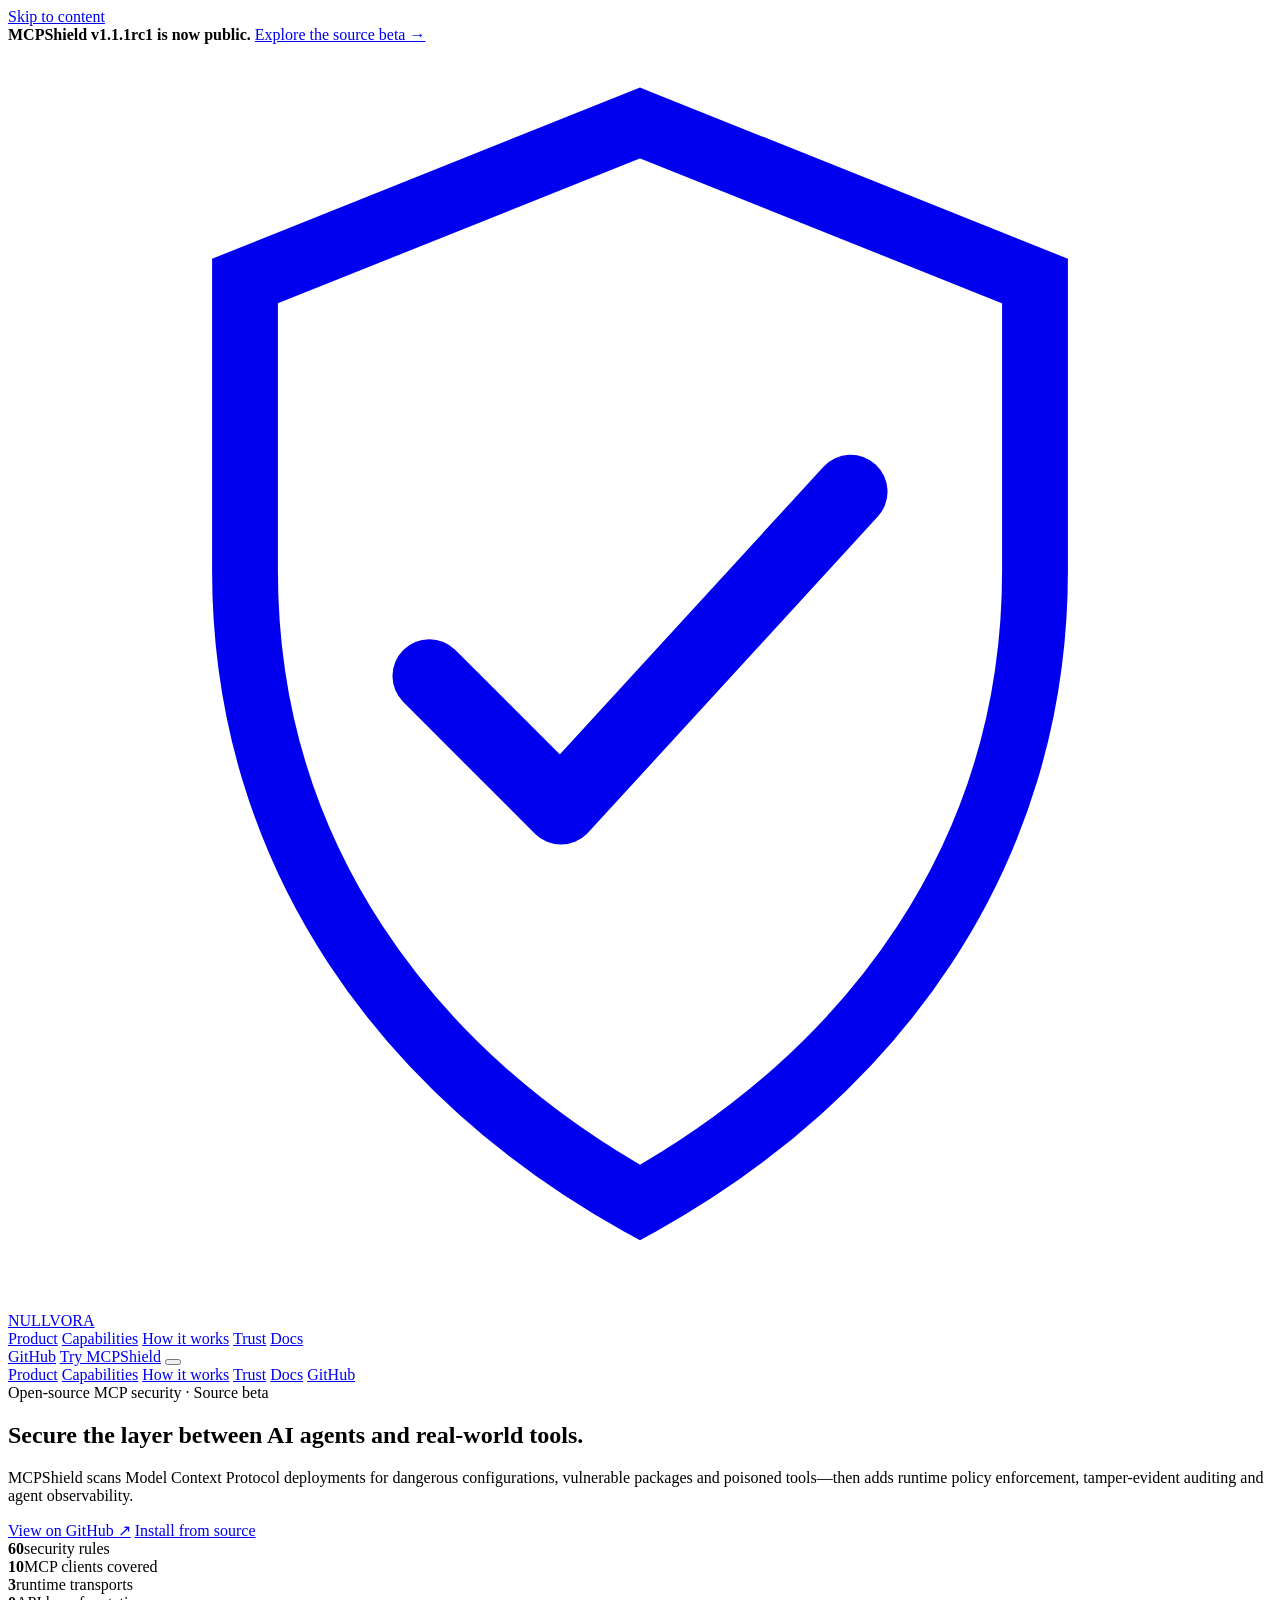
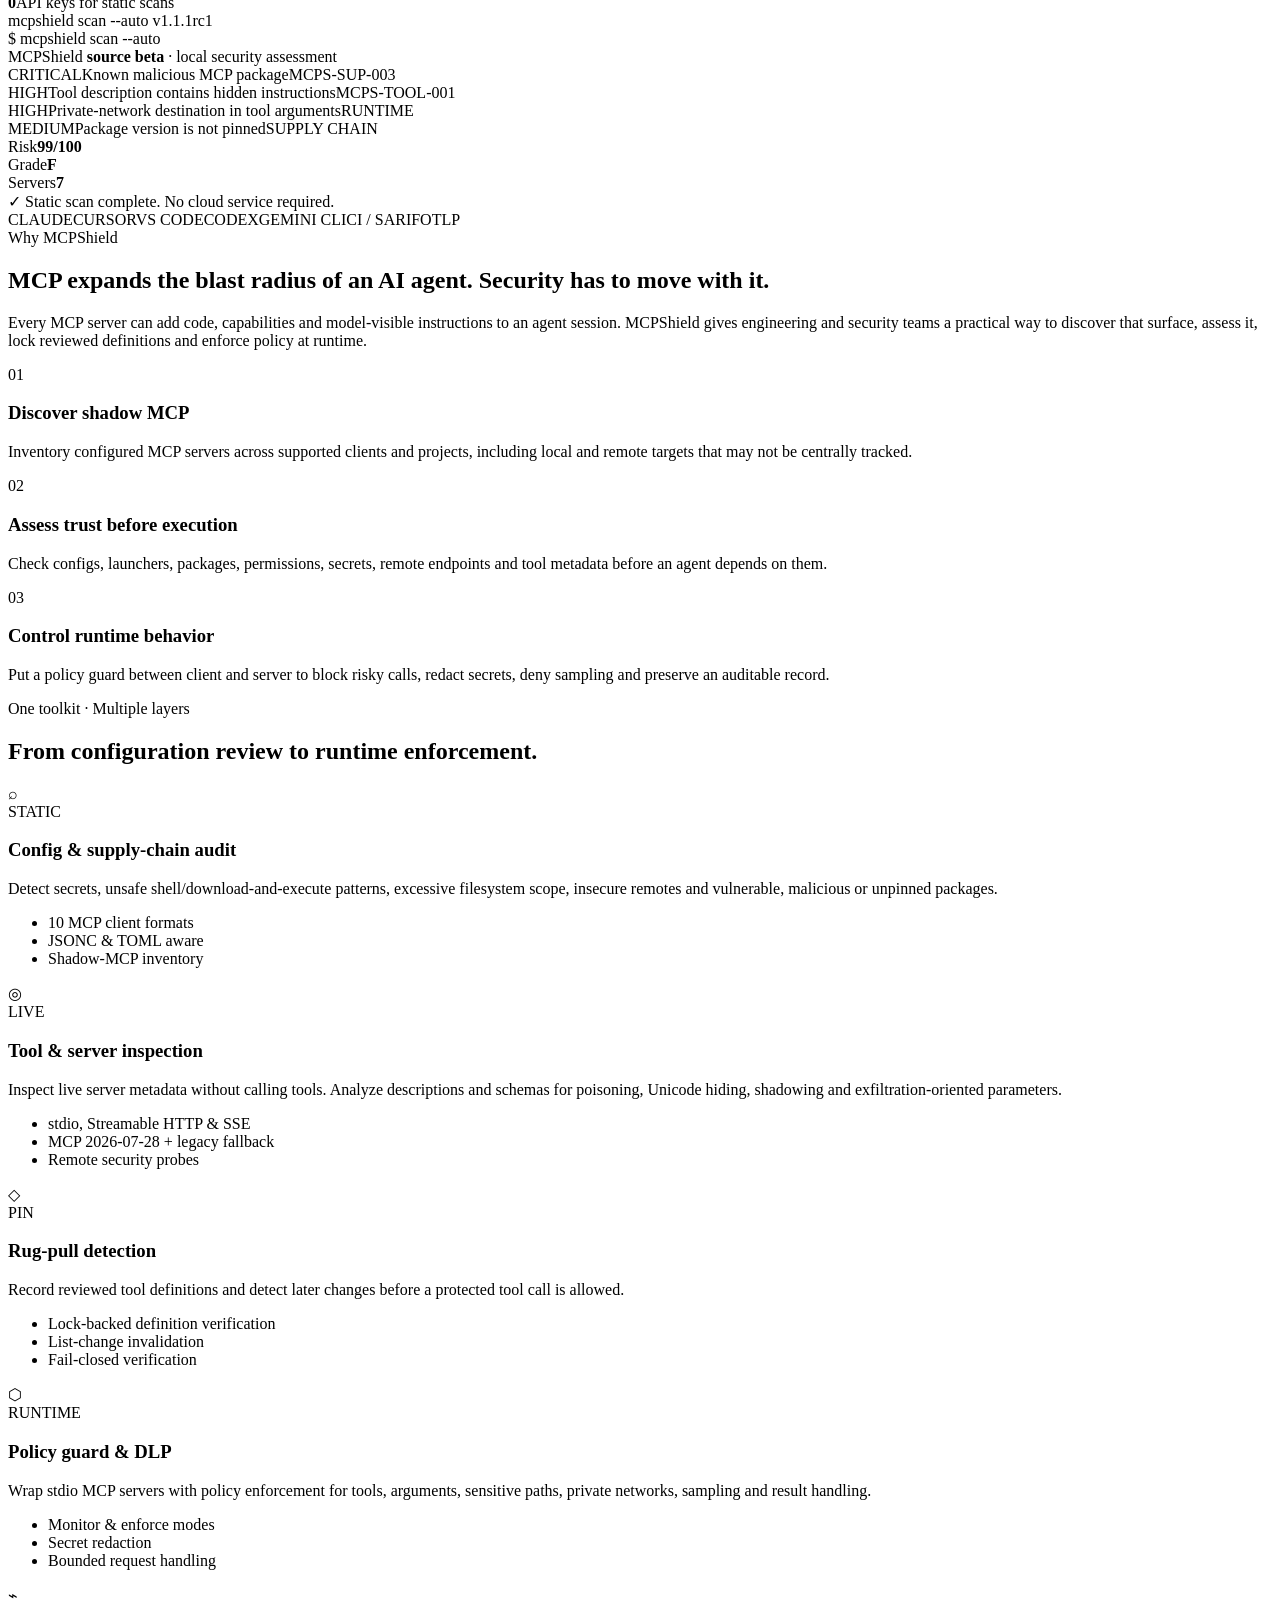
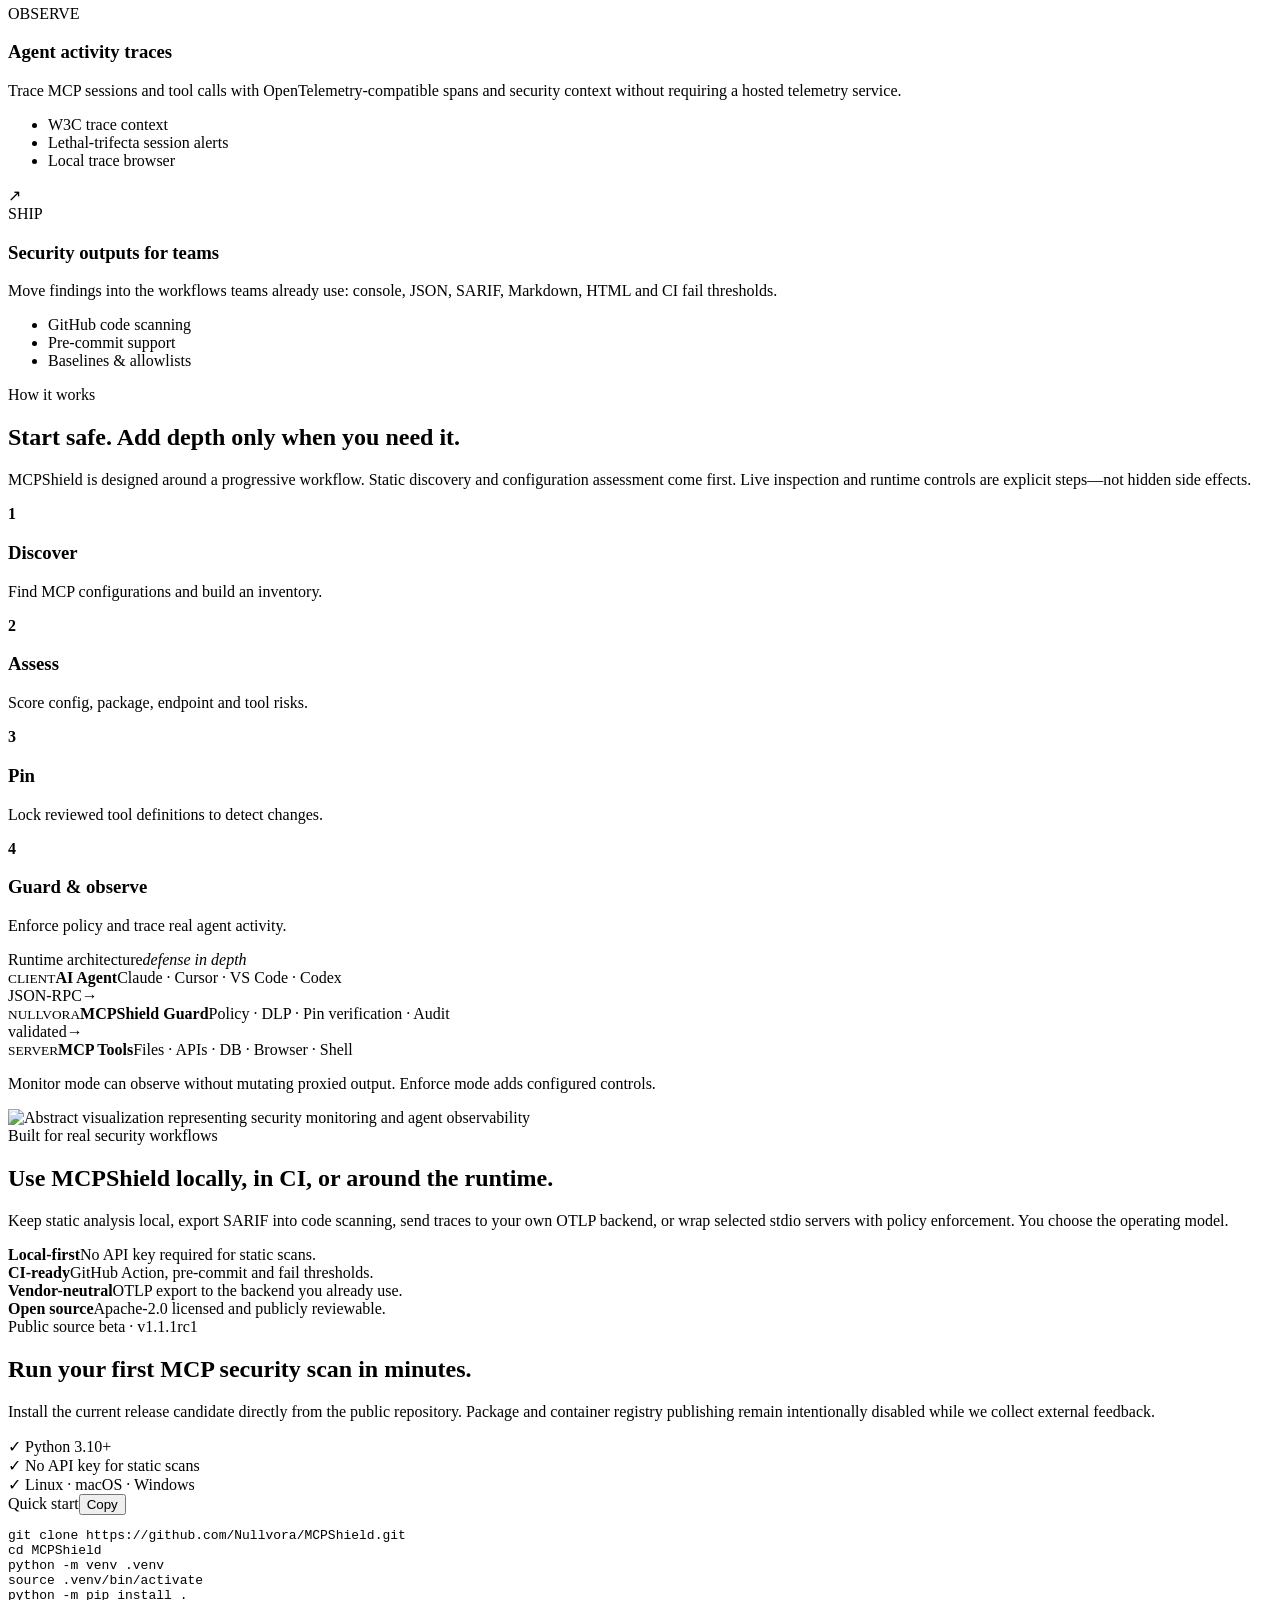
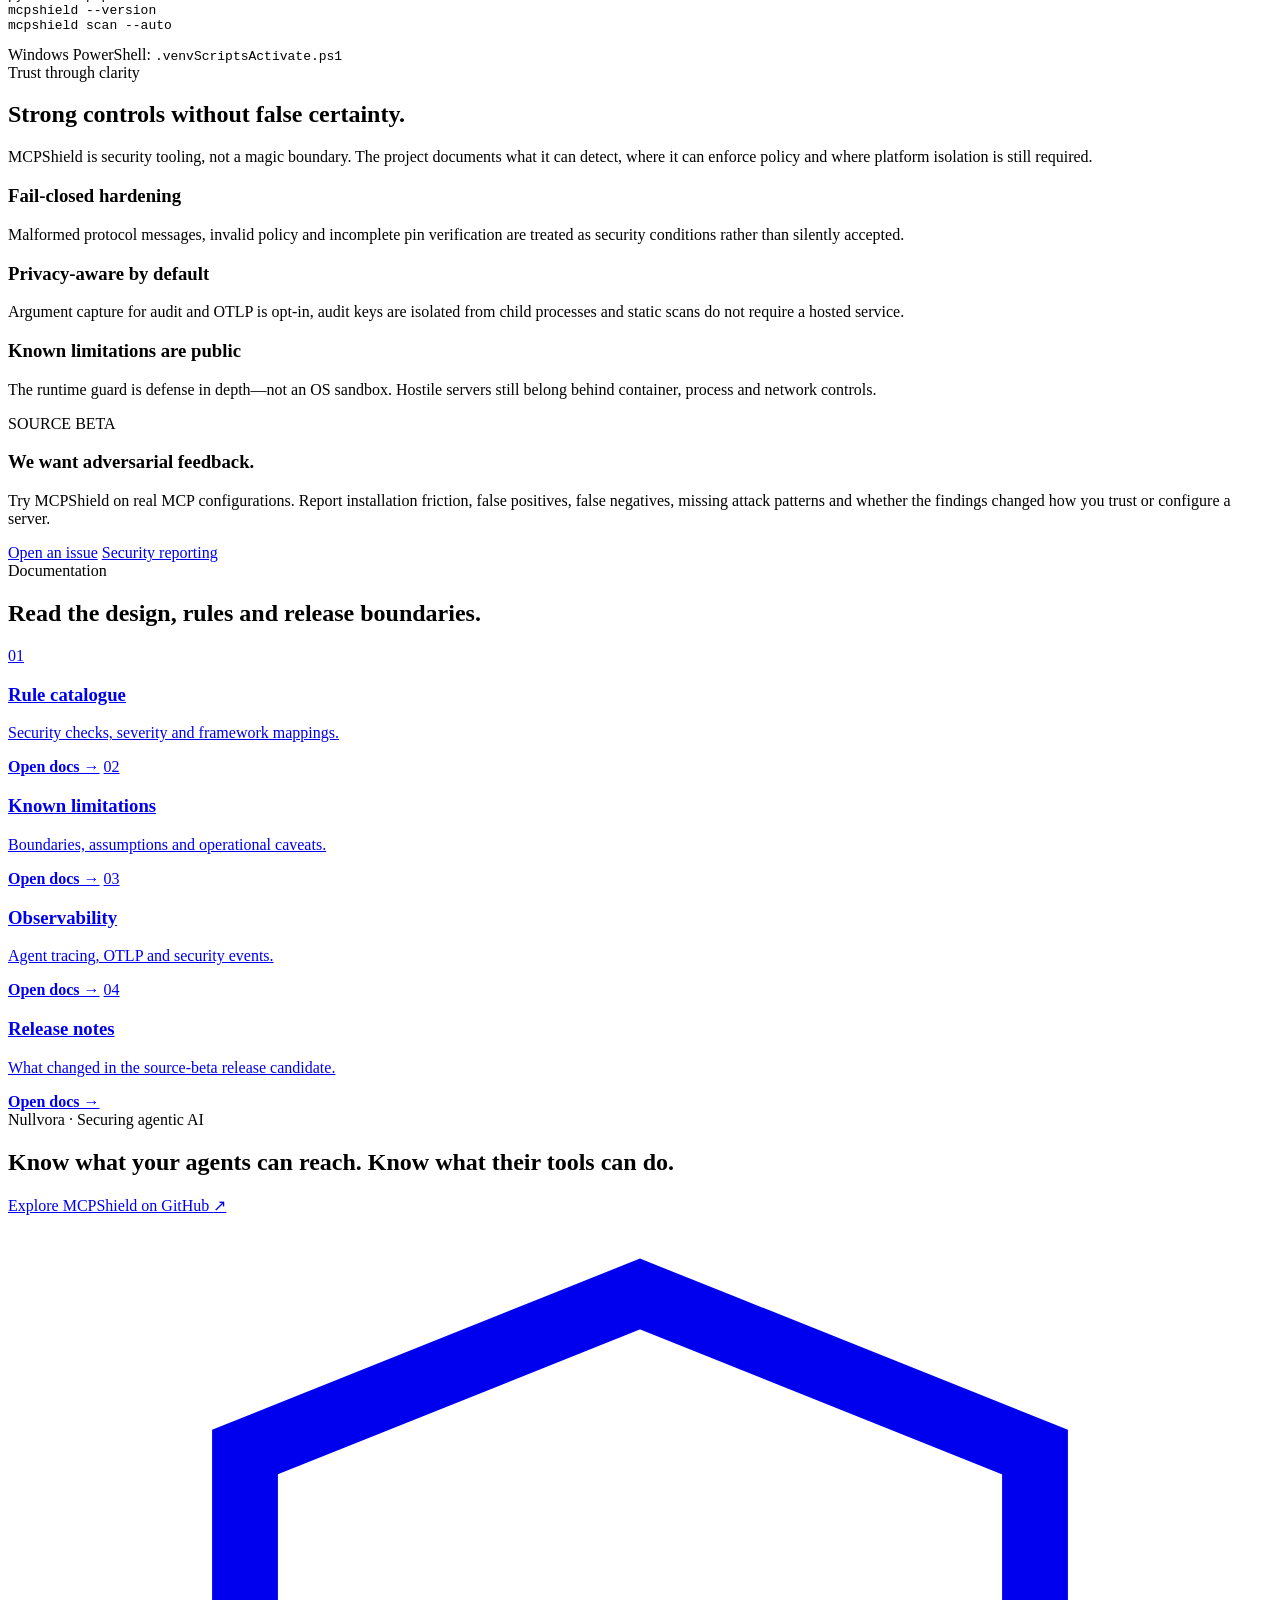
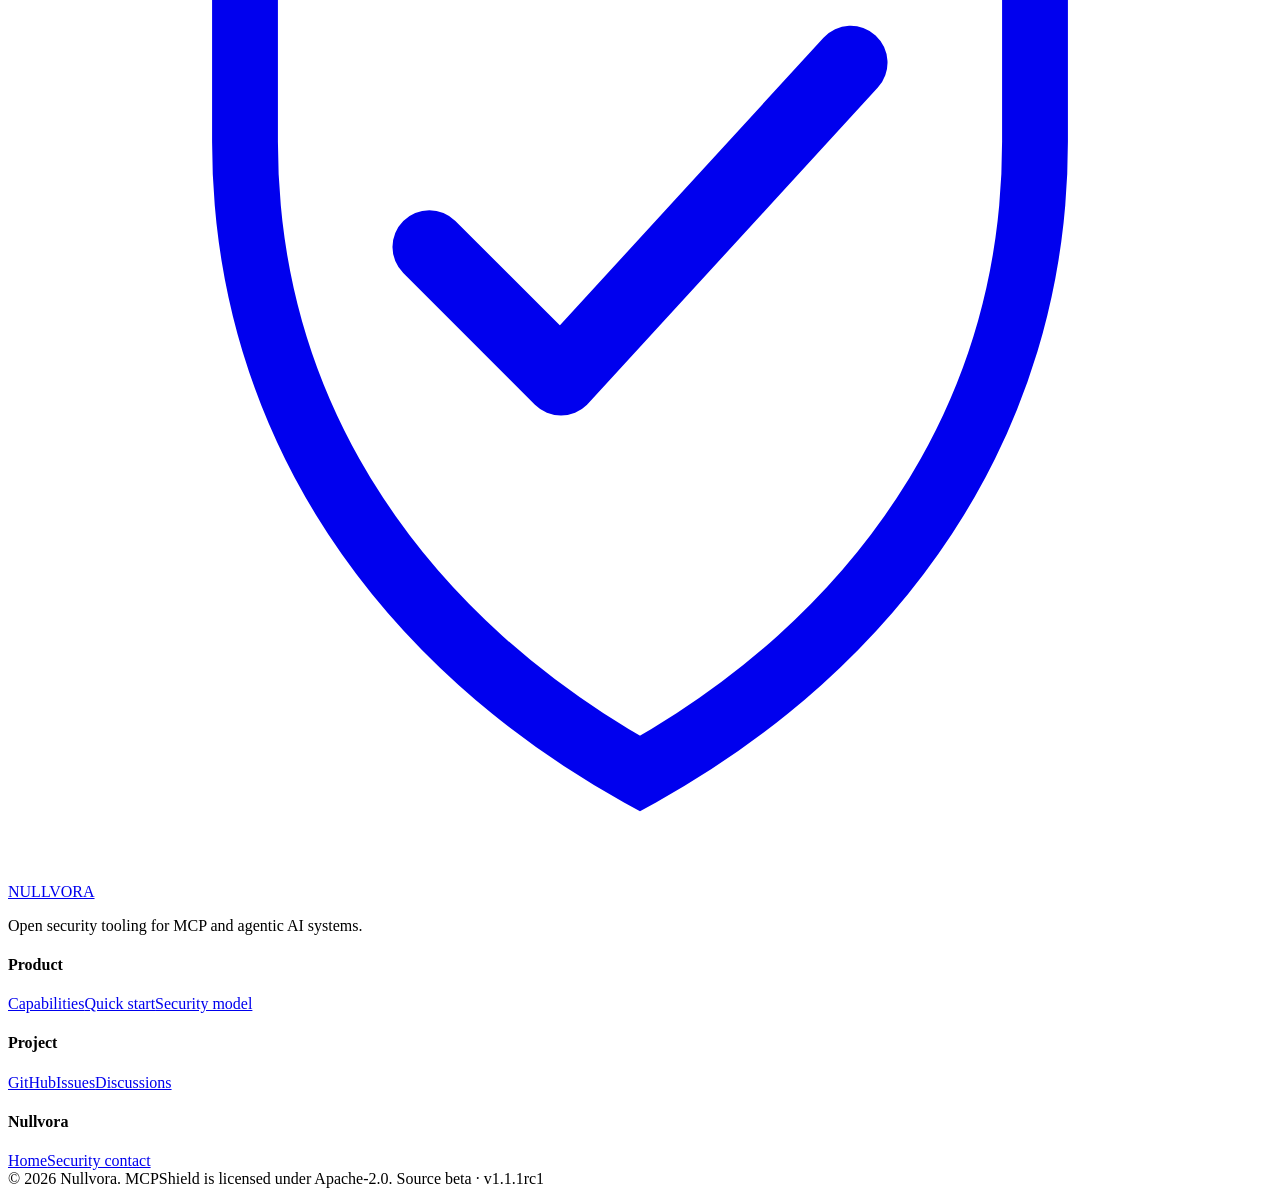
==== website/index.html @ d0490863 "Add Nullvora launch site: index.html" ====
<!doctype html>
<html lang="en">
<head>
  <meta charset="utf-8" />
  <meta name="viewport" content="width=device-width, initial-scale=1" />
  <meta name="theme-color" content="#07110f" />
  <meta name="description" content="MCPShield by Nullvora is an open-source security scanner, hardening checker and runtime guard for Model Context Protocol (MCP) deployments." />
  <meta name="keywords" content="MCP security, Model Context Protocol, AI security, agentic AI, MCP scanner, tool poisoning, prompt injection, runtime guard" />
  <meta property="og:title" content="MCPShield by Nullvora — Security for the Model Context Protocol" />
  <meta property="og:description" content="Scan MCP configurations, inspect tools, detect rug pulls and enforce runtime policy with an open-source MCP security toolkit." />
  <meta property="og:type" content="website" />
  <meta property="og:url" content="https://nullvora.com" />
  <meta property="og:image" content="https://nullvora.com/assets/usecase-launch.jpg" />
  <meta name="twitter:card" content="summary_large_image" />
  <title>MCPShield by Nullvora — Security for MCP & Agentic AI</title>
  <link rel="icon" href="favicon.svg" type="image/svg+xml" />
  <link rel="stylesheet" href="styles.css" />
</head>
<body>
  <a class="skip-link" href="#main">Skip to content</a>

  <div class="launch-strip">
    <span class="pulse-dot" aria-hidden="true"></span>
    <strong>MCPShield v1.1.1rc1 is now public.</strong>
    <a href="https://github.com/Nullvora/MCPShield" target="_blank" rel="noreferrer">Explore the source beta <span aria-hidden="true">→</span></a>
  </div>

  <header class="site-header" id="top">
    <div class="container nav-wrap">
      <a class="brand" href="#top" aria-label="Nullvora home">
        <span class="brand-mark" aria-hidden="true">
          <svg viewBox="0 0 48 48" role="img"><path d="M24 3 39 9v11c0 10.8-6.2 19.1-15 24C15.2 39.1 9 30.8 9 20V9l15-6Z" fill="none" stroke="currentColor" stroke-width="2.5"/><path d="m16 24 5 5 11-12" fill="none" stroke="currentColor" stroke-width="2.8" stroke-linecap="round" stroke-linejoin="round"/></svg>
        </span>
        <span>NULLVORA</span>
      </a>
      <nav class="desktop-nav" aria-label="Primary navigation">
        <a href="#product">Product</a>
        <a href="#capabilities">Capabilities</a>
        <a href="#how">How it works</a>
        <a href="#trust">Trust</a>
        <a href="#docs">Docs</a>
      </nav>
      <div class="nav-actions">
        <a class="text-link" href="https://github.com/Nullvora/MCPShield" target="_blank" rel="noreferrer">GitHub</a>
        <a class="btn btn-small btn-primary" href="#install">Try MCPShield</a>
        <button class="menu-btn" type="button" aria-expanded="false" aria-controls="mobile-nav" aria-label="Open menu">
          <span></span><span></span><span></span>
        </button>
      </div>
    </div>
    <nav class="mobile-nav" id="mobile-nav" aria-label="Mobile navigation">
      <a href="#product">Product</a>
      <a href="#capabilities">Capabilities</a>
      <a href="#how">How it works</a>
      <a href="#trust">Trust</a>
      <a href="#docs">Docs</a>
      <a href="https://github.com/Nullvora/MCPShield" target="_blank" rel="noreferrer">GitHub</a>
    </nav>
  </header>

  <main id="main">
    <section class="hero" aria-labelledby="hero-title">
      <div class="hero-grid" aria-hidden="true"></div>
      <div class="container hero-layout">
        <div class="hero-copy reveal">
          <div class="eyebrow"><span class="eyebrow-dot"></span> Open-source MCP security · Source beta</div>
          <h1 id="hero-title">Secure the layer between <span>AI agents</span> and real-world tools.</h1>
          <p class="hero-lede">MCPShield scans Model Context Protocol deployments for dangerous configurations, vulnerable packages and poisoned tools—then adds runtime policy enforcement, tamper-evident auditing and agent observability.</p>
          <div class="hero-actions">
            <a class="btn btn-primary" href="https://github.com/Nullvora/MCPShield" target="_blank" rel="noreferrer">View on GitHub <span aria-hidden="true">↗</span></a>
            <a class="btn btn-secondary" href="#install">Install from source</a>
          </div>
          <div class="hero-proof" aria-label="Product summary">
            <div><strong>60</strong><span>security rules</span></div>
            <div><strong>10</strong><span>MCP clients covered</span></div>
            <div><strong>3</strong><span>runtime transports</span></div>
            <div><strong>0</strong><span>API keys for static scans</span></div>
          </div>
        </div>

        <div class="terminal-wrap reveal delay-1" aria-label="Example MCPShield scan output">
          <div class="terminal-glow"></div>
          <div class="terminal-card">
            <div class="terminal-top">
              <div class="terminal-dots"><i></i><i></i><i></i></div>
              <span>mcpshield scan --auto</span>
              <span class="terminal-badge">v1.1.1rc1</span>
            </div>
            <div class="terminal-body">
              <div class="terminal-line muted">$ mcpshield scan --auto</div>
              <div class="terminal-line">MCPShield <b>source beta</b> · local security assessment</div>
              <div class="terminal-separator"></div>
              <div class="scan-row"><span class="sev critical">CRITICAL</span><span>Known malicious MCP package</span><span>MCPS-SUP-003</span></div>
              <div class="scan-row"><span class="sev high">HIGH</span><span>Tool description contains hidden instructions</span><span>MCPS-TOOL-001</span></div>
              <div class="scan-row"><span class="sev high">HIGH</span><span>Private-network destination in tool arguments</span><span>RUNTIME</span></div>
              <div class="scan-row"><span class="sev medium">MEDIUM</span><span>Package version is not pinned</span><span>SUPPLY CHAIN</span></div>
              <div class="terminal-separator"></div>
              <div class="summary-grid">
                <div><span>Risk</span><strong>99/100</strong></div>
                <div><span>Grade</span><strong>F</strong></div>
                <div><span>Servers</span><strong>7</strong></div>
              </div>
              <div class="terminal-line success">✓ Static scan complete. No cloud service required.</div>
            </div>
          </div>
        </div>
      </div>
    </section>

    <section class="trust-bar" aria-label="Supported workflows">
      <div class="container trust-items">
        <span>CLAUDE</span><span>CURSOR</span><span>VS CODE</span><span>CODEX</span><span>GEMINI CLI</span><span>CI / SARIF</span><span>OTLP</span>
      </div>
    </section>

    <section class="section" id="product">
      <div class="container">
        <div class="section-heading reveal">
          <span class="kicker">Why MCPShield</span>
          <h2>MCP expands the blast radius of an AI agent. <span>Security has to move with it.</span></h2>
          <p>Every MCP server can add code, capabilities and model-visible instructions to an agent session. MCPShield gives engineering and security teams a practical way to discover that surface, assess it, lock reviewed definitions and enforce policy at runtime.</p>
        </div>
        <div class="problem-grid">
          <article class="problem-card reveal">
            <span class="card-number">01</span>
            <h3>Discover shadow MCP</h3>
            <p>Inventory configured MCP servers across supported clients and projects, including local and remote targets that may not be centrally tracked.</p>
          </article>
          <article class="problem-card reveal delay-1">
            <span class="card-number">02</span>
            <h3>Assess trust before execution</h3>
            <p>Check configs, launchers, packages, permissions, secrets, remote endpoints and tool metadata before an agent depends on them.</p>
          </article>
          <article class="problem-card reveal delay-2">
            <span class="card-number">03</span>
            <h3>Control runtime behavior</h3>
            <p>Put a policy guard between client and server to block risky calls, redact secrets, deny sampling and preserve an auditable record.</p>
          </article>
        </div>
      </div>
    </section>

    <section class="section section-dark" id="capabilities">
      <div class="container">
        <div class="section-heading reveal">
          <span class="kicker">One toolkit · Multiple layers</span>
          <h2>From configuration review to <span>runtime enforcement.</span></h2>
        </div>
        <div class="capability-grid">
          <article class="cap-card reveal">
            <div class="cap-icon">⌕</div>
            <div class="cap-label">STATIC</div>
            <h3>Config & supply-chain audit</h3>
            <p>Detect secrets, unsafe shell/download-and-execute patterns, excessive filesystem scope, insecure remotes and vulnerable, malicious or unpinned packages.</p>
            <ul><li>10 MCP client formats</li><li>JSONC & TOML aware</li><li>Shadow-MCP inventory</li></ul>
          </article>
          <article class="cap-card reveal delay-1">
            <div class="cap-icon">◎</div>
            <div class="cap-label">LIVE</div>
            <h3>Tool & server inspection</h3>
            <p>Inspect live server metadata without calling tools. Analyze descriptions and schemas for poisoning, Unicode hiding, shadowing and exfiltration-oriented parameters.</p>
            <ul><li>stdio, Streamable HTTP & SSE</li><li>MCP 2026-07-28 + legacy fallback</li><li>Remote security probes</li></ul>
          </article>
          <article class="cap-card reveal delay-2">
            <div class="cap-icon">◇</div>
            <div class="cap-label">PIN</div>
            <h3>Rug-pull detection</h3>
            <p>Record reviewed tool definitions and detect later changes before a protected tool call is allowed.</p>
            <ul><li>Lock-backed definition verification</li><li>List-change invalidation</li><li>Fail-closed verification</li></ul>
          </article>
          <article class="cap-card reveal">
            <div class="cap-icon">⬡</div>
            <div class="cap-label">RUNTIME</div>
            <h3>Policy guard & DLP</h3>
            <p>Wrap stdio MCP servers with policy enforcement for tools, arguments, sensitive paths, private networks, sampling and result handling.</p>
            <ul><li>Monitor & enforce modes</li><li>Secret redaction</li><li>Bounded request handling</li></ul>
          </article>
          <article class="cap-card reveal delay-1">
            <div class="cap-icon">⌁</div>
            <div class="cap-label">OBSERVE</div>
            <h3>Agent activity traces</h3>
            <p>Trace MCP sessions and tool calls with OpenTelemetry-compatible spans and security context without requiring a hosted telemetry service.</p>
            <ul><li>W3C trace context</li><li>Lethal-trifecta session alerts</li><li>Local trace browser</li></ul>
          </article>
          <article class="cap-card reveal delay-2">
            <div class="cap-icon">↗</div>
            <div class="cap-label">SHIP</div>
            <h3>Security outputs for teams</h3>
            <p>Move findings into the workflows teams already use: console, JSON, SARIF, Markdown, HTML and CI fail thresholds.</p>
            <ul><li>GitHub code scanning</li><li>Pre-commit support</li><li>Baselines & allowlists</li></ul>
          </article>
        </div>
      </div>
    </section>

    <section class="section workflow-section" id="how">
      <div class="container">
        <div class="workflow-layout">
          <div class="workflow-copy reveal">
            <span class="kicker">How it works</span>
            <h2>Start safe. Add depth only when you need it.</h2>
            <p>MCPShield is designed around a progressive workflow. Static discovery and configuration assessment come first. Live inspection and runtime controls are explicit steps—not hidden side effects.</p>
            <div class="workflow-steps">
              <div class="workflow-step"><b>1</b><div><h3>Discover</h3><p>Find MCP configurations and build an inventory.</p></div></div>
              <div class="workflow-step"><b>2</b><div><h3>Assess</h3><p>Score config, package, endpoint and tool risks.</p></div></div>
              <div class="workflow-step"><b>3</b><div><h3>Pin</h3><p>Lock reviewed tool definitions to detect changes.</p></div></div>
              <div class="workflow-step"><b>4</b><div><h3>Guard & observe</h3><p>Enforce policy and trace real agent activity.</p></div></div>
            </div>
          </div>
          <div class="architecture-panel reveal delay-1">
            <div class="arch-heading"><span>Runtime architecture</span><em>defense in depth</em></div>
            <div class="arch-flow">
              <div class="arch-node"><small>CLIENT</small><strong>AI Agent</strong><span>Claude · Cursor · VS Code · Codex</span></div>
              <div class="arch-arrow"><span>JSON-RPC</span>→</div>
              <div class="arch-node shield-node"><small>NULLVORA</small><strong>MCPShield Guard</strong><span>Policy · DLP · Pin verification · Audit</span></div>
              <div class="arch-arrow"><span>validated</span>→</div>
              <div class="arch-node"><small>SERVER</small><strong>MCP Tools</strong><span>Files · APIs · DB · Browser · Shell</span></div>
            </div>
            <div class="arch-note"><span class="green-dot"></span><p>Monitor mode can observe without mutating proxied output. Enforce mode adds configured controls.</p></div>
          </div>
        </div>
      </div>
    </section>

    <section class="section image-feature">
      <div class="container image-feature-grid">
        <div class="image-frame reveal"><img src="assets/usecase-monitor.jpg" alt="Abstract visualization representing security monitoring and agent observability" loading="lazy" /></div>
        <div class="image-feature-copy reveal delay-1">
          <span class="kicker">Built for real security workflows</span>
          <h2>Use MCPShield locally, in CI, or around the runtime.</h2>
          <p>Keep static analysis local, export SARIF into code scanning, send traces to your own OTLP backend, or wrap selected stdio servers with policy enforcement. You choose the operating model.</p>
          <div class="mini-grid">
            <div><strong>Local-first</strong><span>No API key required for static scans.</span></div>
            <div><strong>CI-ready</strong><span>GitHub Action, pre-commit and fail thresholds.</span></div>
            <div><strong>Vendor-neutral</strong><span>OTLP export to the backend you already use.</span></div>
            <div><strong>Open source</strong><span>Apache-2.0 licensed and publicly reviewable.</span></div>
          </div>
        </div>
      </div>
    </section>

    <section class="section install-section" id="install">
      <div class="container install-grid">
        <div class="install-copy reveal">
          <span class="kicker">Public source beta · v1.1.1rc1</span>
          <h2>Run your first MCP security scan in minutes.</h2>
          <p>Install the current release candidate directly from the public repository. Package and container registry publishing remain intentionally disabled while we collect external feedback.</p>
          <div class="callouts">
            <div><span>✓</span> Python 3.10+</div>
            <div><span>✓</span> No API key for static scans</div>
            <div><span>✓</span> Linux · macOS · Windows</div>
          </div>
        </div>
        <div class="code-card reveal delay-1">
          <div class="code-head"><span>Quick start</span><button class="copy-btn" type="button" data-copy="#quickstart">Copy</button></div>
          <pre id="quickstart"><code>git clone https://github.com/Nullvora/MCPShield.git
cd MCPShield
python -m venv .venv
source .venv/bin/activate
python -m pip install .
mcpshield --version
mcpshield scan --auto</code></pre>
          <div class="code-foot">Windows PowerShell: <code>.venvScriptsActivate.ps1</code></div>
        </div>
      </div>
    </section>

    <section class="section trust-section" id="trust">
      <div class="container">
        <div class="section-heading reveal">
          <span class="kicker">Trust through clarity</span>
          <h2>Strong controls without <span>false certainty.</span></h2>
          <p>MCPShield is security tooling, not a magic boundary. The project documents what it can detect, where it can enforce policy and where platform isolation is still required.</p>
        </div>
        <div class="trust-grid">
          <article class="trust-card reveal"><h3>Fail-closed hardening</h3><p>Malformed protocol messages, invalid policy and incomplete pin verification are treated as security conditions rather than silently accepted.</p></article>
          <article class="trust-card reveal delay-1"><h3>Privacy-aware by default</h3><p>Argument capture for audit and OTLP is opt-in, audit keys are isolated from child processes and static scans do not require a hosted service.</p></article>
          <article class="trust-card reveal delay-2"><h3>Known limitations are public</h3><p>The runtime guard is defense in depth—not an OS sandbox. Hostile servers still belong behind container, process and network controls.</p></article>
        </div>
        <div class="beta-panel reveal">
          <div>
            <span class="beta-badge">SOURCE BETA</span>
            <h3>We want adversarial feedback.</h3>
            <p>Try MCPShield on real MCP configurations. Report installation friction, false positives, false negatives, missing attack patterns and whether the findings changed how you trust or configure a server.</p>
          </div>
          <div class="beta-actions">
            <a class="btn btn-primary" href="https://github.com/Nullvora/MCPShield/issues" target="_blank" rel="noreferrer">Open an issue</a>
            <a class="btn btn-secondary" href="https://github.com/Nullvora/MCPShield/security" target="_blank" rel="noreferrer">Security reporting</a>
          </div>
        </div>
      </div>
    </section>

    <section class="section docs-section" id="docs">
      <div class="container">
        <div class="section-heading reveal">
          <span class="kicker">Documentation</span>
          <h2>Read the design, rules and <span>release boundaries.</span></h2>
        </div>
        <div class="docs-grid">
          <a class="doc-card reveal" href="https://github.com/Nullvora/MCPShield/blob/main/docs/RULES.md" target="_blank" rel="noreferrer"><span>01</span><h3>Rule catalogue</h3><p>Security checks, severity and framework mappings.</p><b>Open docs →</b></a>
          <a class="doc-card reveal delay-1" href="https://github.com/Nullvora/MCPShield/blob/main/docs/LIMITATIONS.md" target="_blank" rel="noreferrer"><span>02</span><h3>Known limitations</h3><p>Boundaries, assumptions and operational caveats.</p><b>Open docs →</b></a>
          <a class="doc-card reveal delay-2" href="https://github.com/Nullvora/MCPShield/blob/main/docs/OBSERVABILITY.md" target="_blank" rel="noreferrer"><span>03</span><h3>Observability</h3><p>Agent tracing, OTLP and security events.</p><b>Open docs →</b></a>
          <a class="doc-card reveal" href="https://github.com/Nullvora/MCPShield/blob/main/docs/RELEASE_NOTES_1.1.1rc1.md" target="_blank" rel="noreferrer"><span>04</span><h3>Release notes</h3><p>What changed in the source-beta release candidate.</p><b>Open docs →</b></a>
        </div>
      </div>
    </section>

    <section class="final-cta">
      <div class="container final-cta-inner reveal">
        <div>
          <span class="kicker">Nullvora · Securing agentic AI</span>
          <h2>Know what your agents can reach. Know what their tools can do.</h2>
        </div>
        <a class="btn btn-primary btn-large" href="https://github.com/Nullvora/MCPShield" target="_blank" rel="noreferrer">Explore MCPShield on GitHub <span aria-hidden="true">↗</span></a>
      </div>
    </section>
  </main>

  <footer class="site-footer">
    <div class="container footer-grid">
      <div class="footer-brand">
        <a class="brand" href="#top"><span class="brand-mark" aria-hidden="true"><svg viewBox="0 0 48 48"><path d="M24 3 39 9v11c0 10.8-6.2 19.1-15 24C15.2 39.1 9 30.8 9 20V9l15-6Z" fill="none" stroke="currentColor" stroke-width="2.5"/><path d="m16 24 5 5 11-12" fill="none" stroke="currentColor" stroke-width="2.8" stroke-linecap="round" stroke-linejoin="round"/></svg></span><span>NULLVORA</span></a>
        <p>Open security tooling for MCP and agentic AI systems.</p>
      </div>
      <div><h4>Product</h4><a href="#capabilities">Capabilities</a><a href="#install">Quick start</a><a href="#trust">Security model</a></div>
      <div><h4>Project</h4><a href="https://github.com/Nullvora/MCPShield" target="_blank" rel="noreferrer">GitHub</a><a href="https://github.com/Nullvora/MCPShield/issues" target="_blank" rel="noreferrer">Issues</a><a href="https://github.com/Nullvora/MCPShield/discussions" target="_blank" rel="noreferrer">Discussions</a></div>
      <div><h4>Nullvora</h4><a href="https://nullvora.com">Home</a><a href="mailto:security@nullvora.com">Security contact</a></div>
    </div>
    <div class="container footer-bottom">
      <span>© 2026 Nullvora. MCPShield is licensed under Apache-2.0.</span>
      <span>Source beta · v1.1.1rc1</span>
    </div>
  </footer>

  <script src="script.js"></script>
</body>
</html>
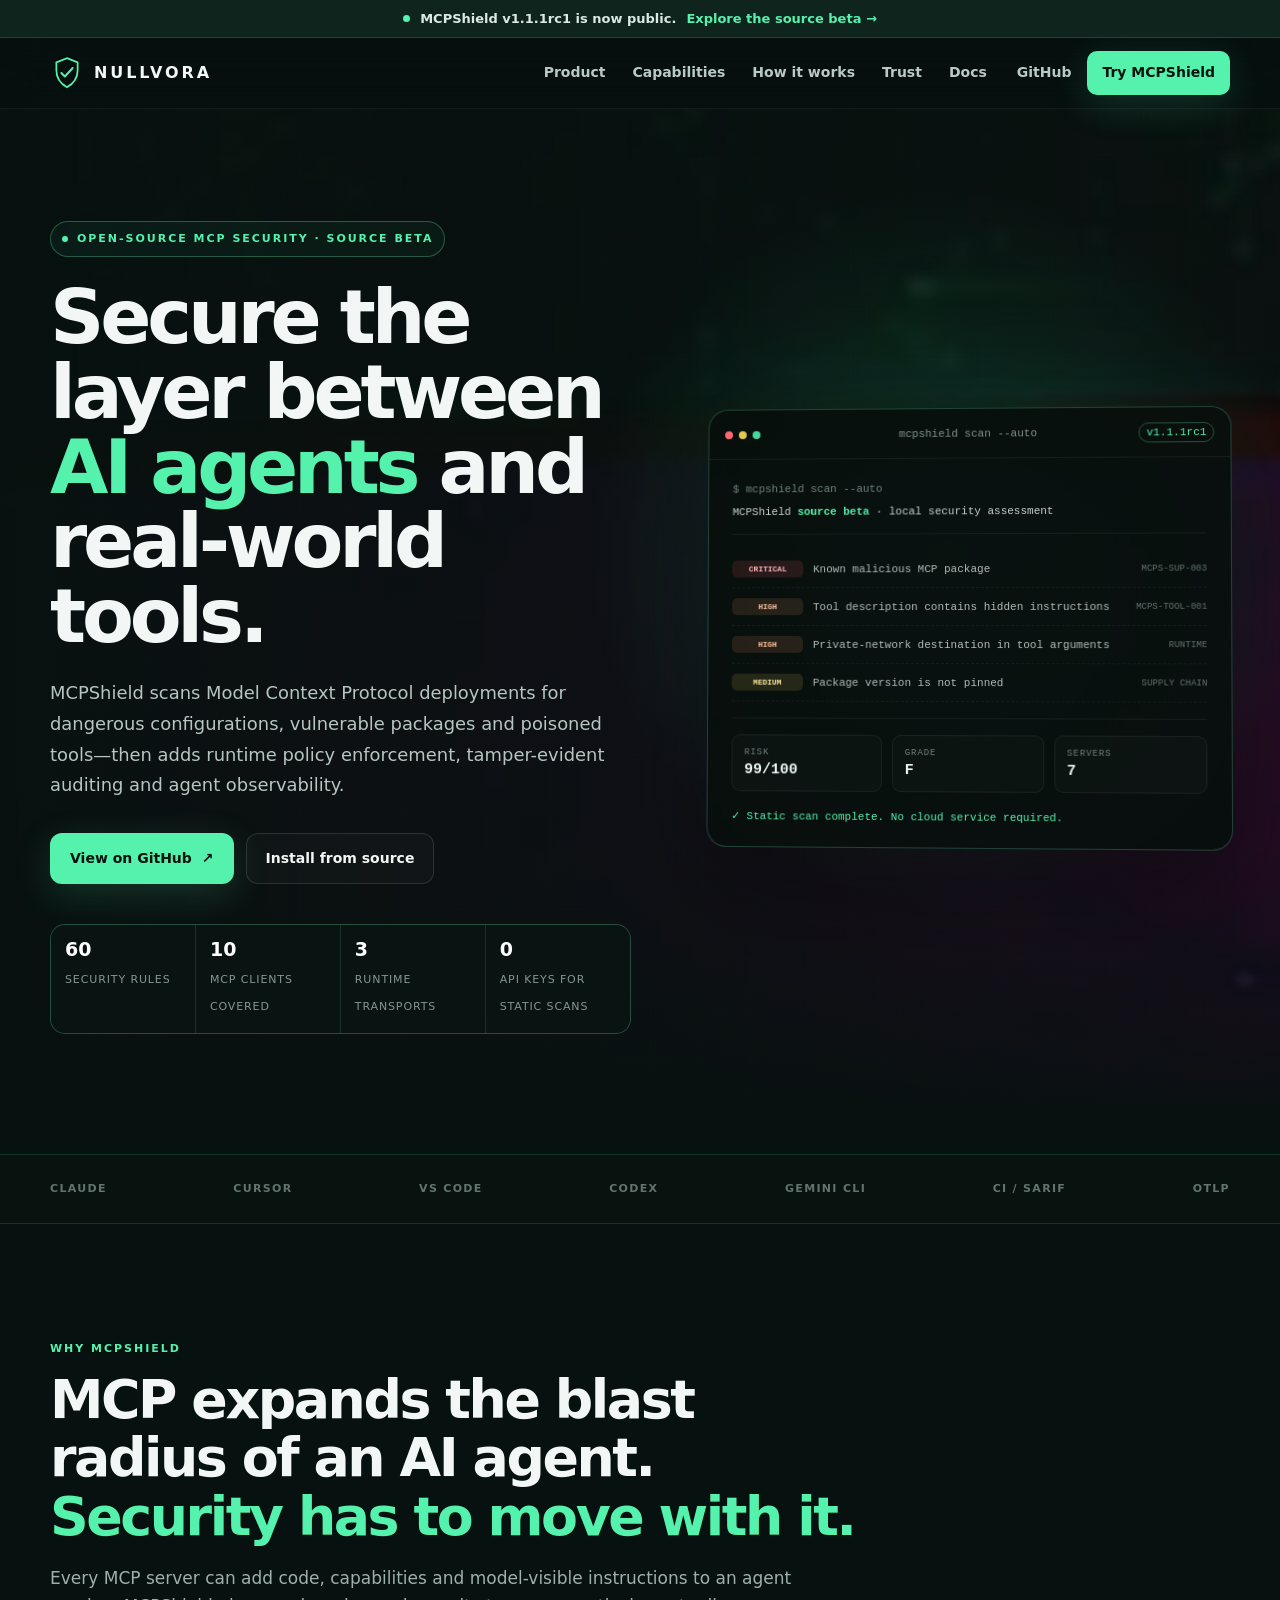
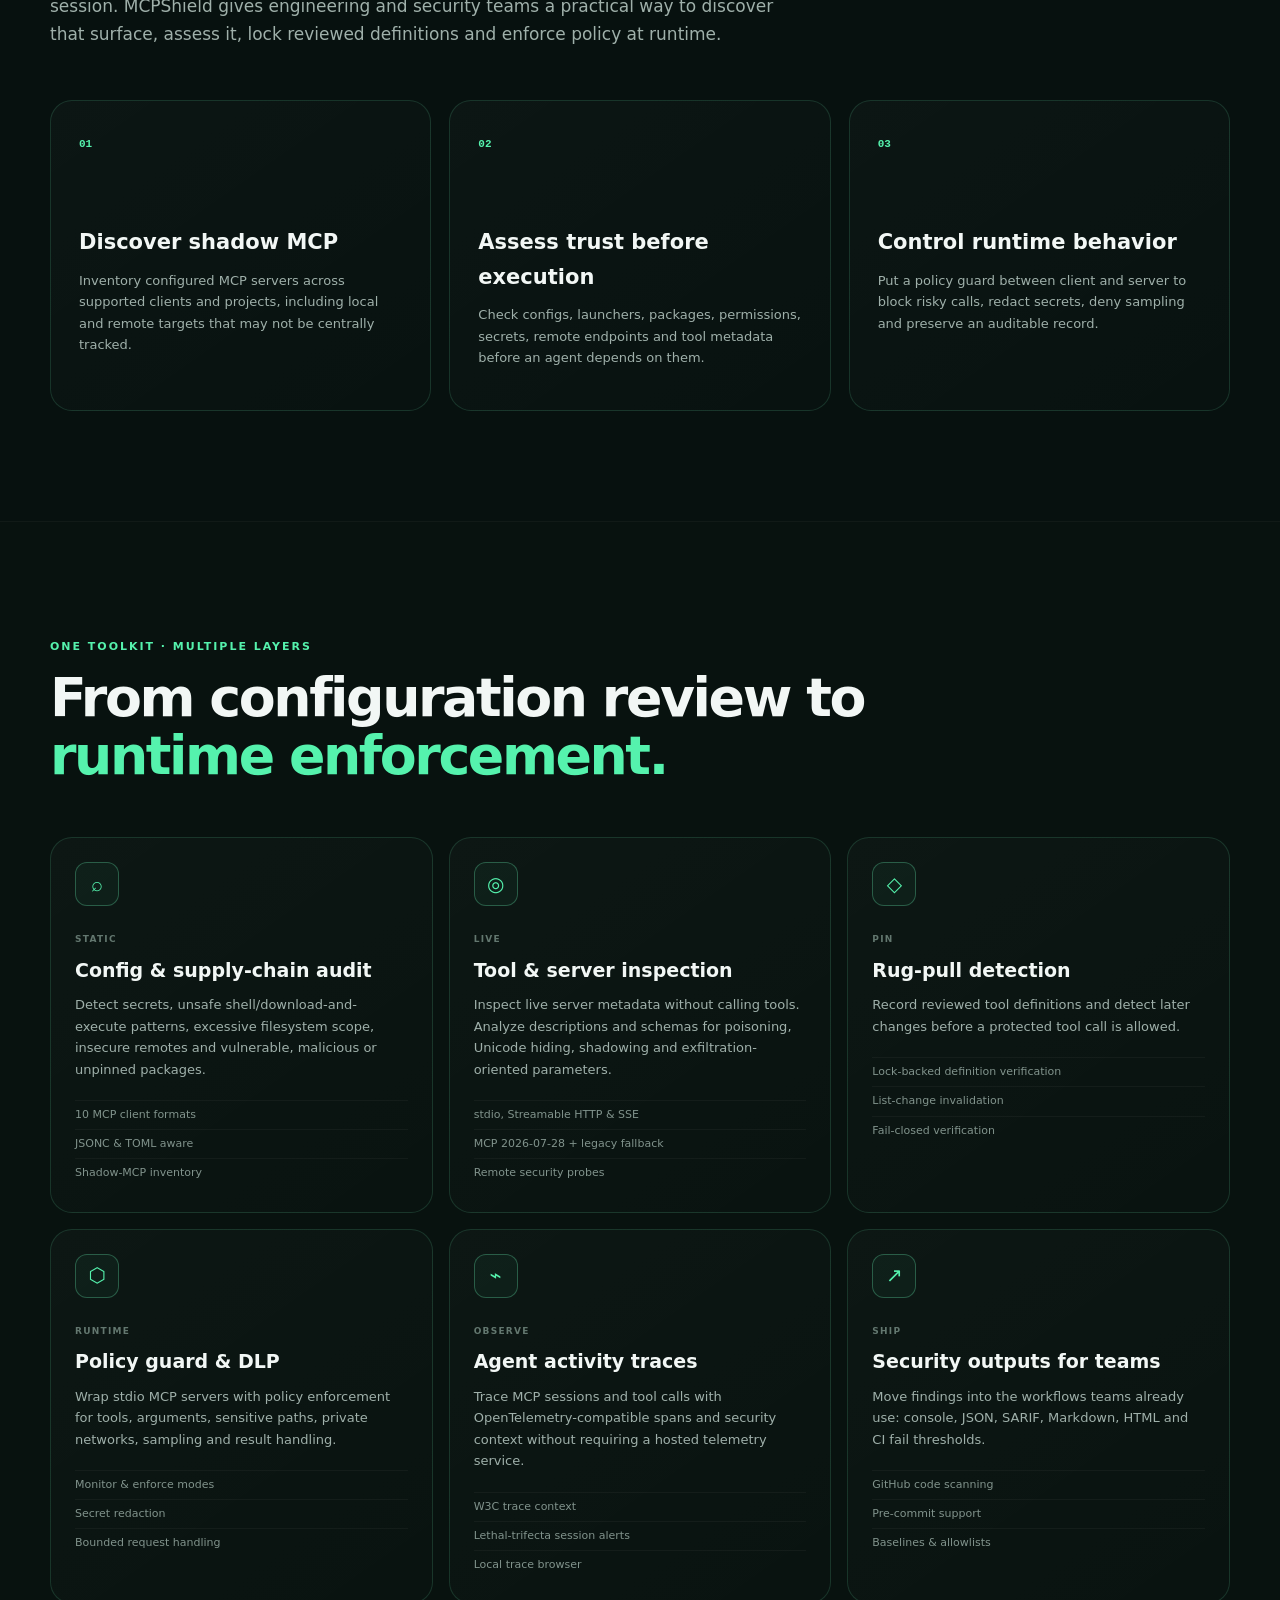
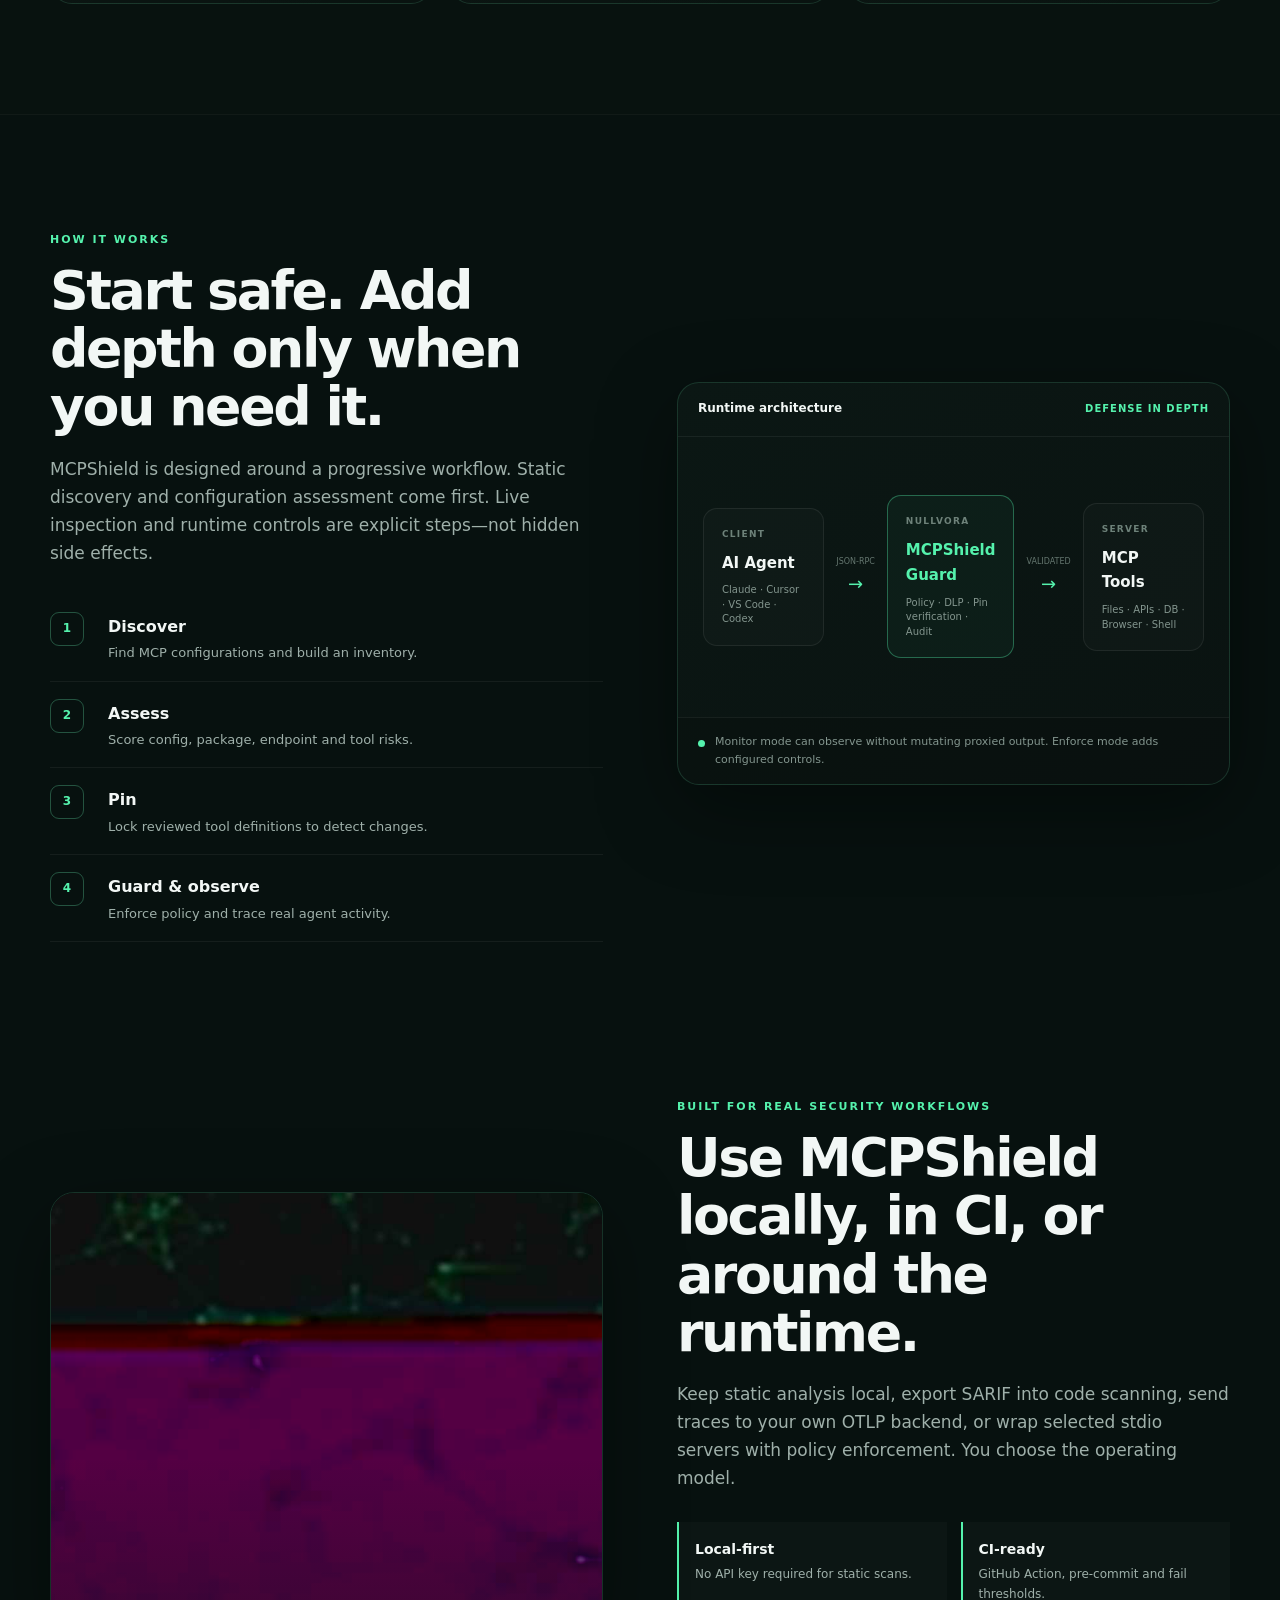
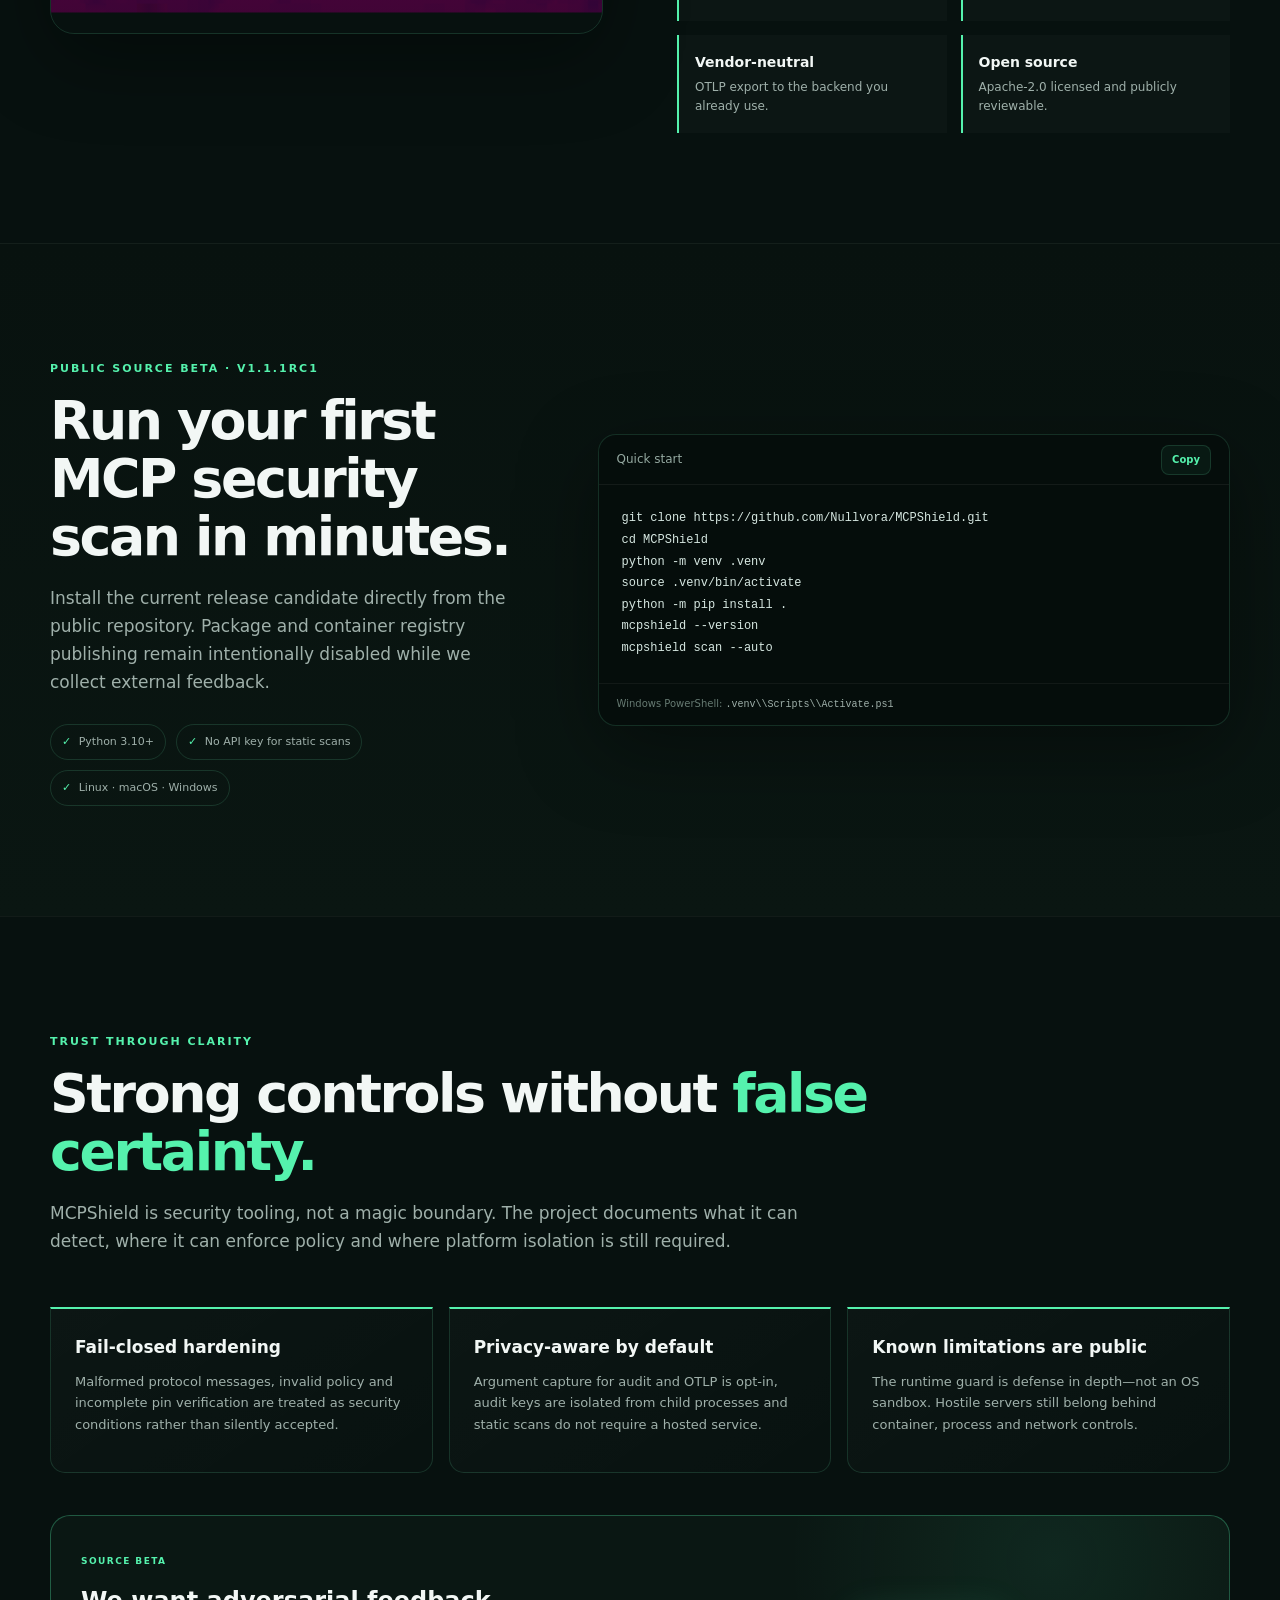
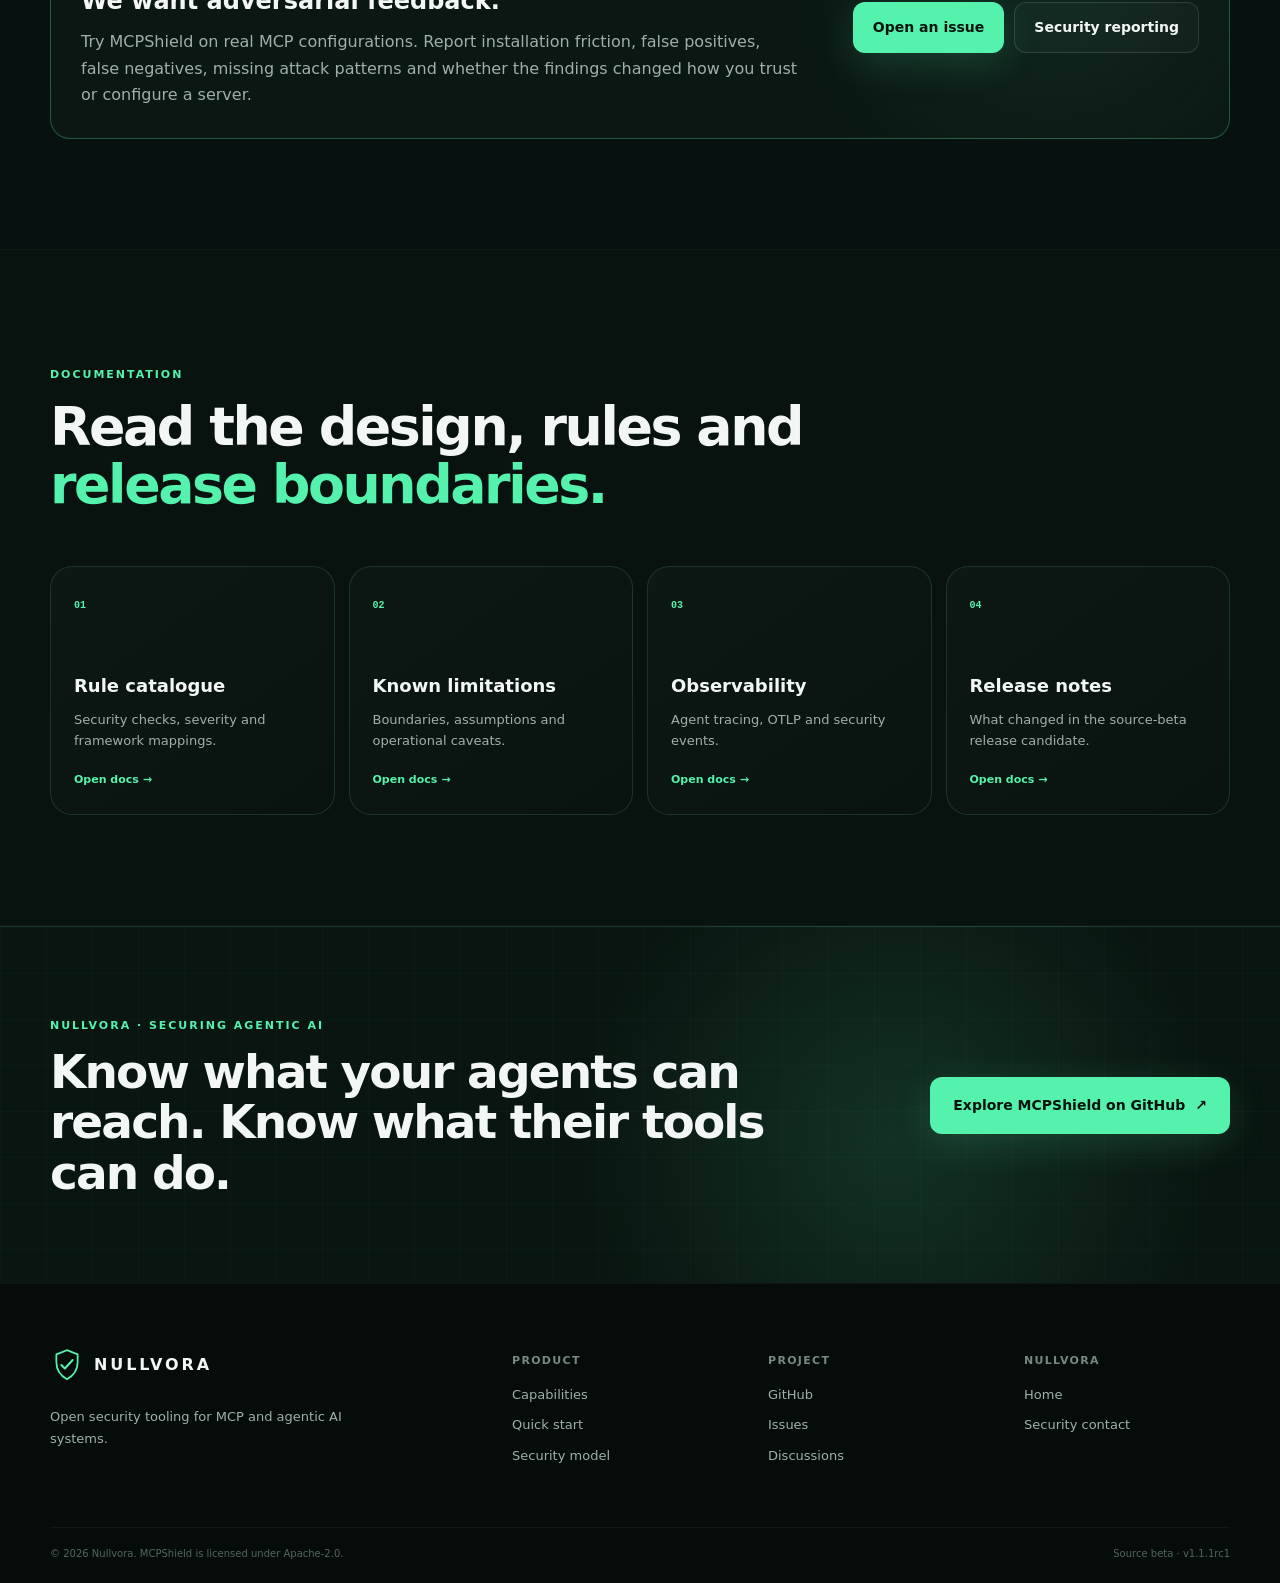
==== commit 3c06e0aa: "Wire optimized site asset and fix Windows quick-start path" ====
--- a/website/index.html
+++ b/website/index.html
@@ -10,7 +10,7 @@
   <meta property="og:description" content="Scan MCP configurations, inspect tools, detect rug pulls and enforce runtime policy with an open-source MCP security toolkit." />
   <meta property="og:type" content="website" />
   <meta property="og:url" content="https://nullvora.com" />
-  <meta property="og:image" content="https://nullvora.com/assets/usecase-launch.jpg" />
+  <meta property="og:image" content="https://nullvora.com/assets/hero-bg.jpg" />
   <meta name="twitter:card" content="summary_large_image" />
   <title>MCPShield by Nullvora — Security for MCP & Agentic AI</title>
   <link rel="icon" href="favicon.svg" type="image/svg+xml" />
@@ -224,7 +224,7 @@
 
     <section class="section image-feature">
       <div class="container image-feature-grid">
-        <div class="image-frame reveal"><img src="assets/usecase-monitor.jpg" alt="Abstract visualization representing security monitoring and agent observability" loading="lazy" /></div>
+        <div class="image-frame reveal"><img src="assets/hero-bg.jpg" alt="Abstract visualization representing security monitoring and agent observability" loading="lazy" /></div>
         <div class="image-feature-copy reveal delay-1">
           <span class="kicker">Built for real security workflows</span>
           <h2>Use MCPShield locally, in CI, or around the runtime.</h2>
@@ -260,7 +260,7 @@
 python -m pip install .
 mcpshield --version
 mcpshield scan --auto</code></pre>
-          <div class="code-foot">Windows PowerShell: <code>.venvScriptsActivate.ps1</code></div>
+          <div class="code-foot">Windows PowerShell: <code>.venv\\Scripts\\Activate.ps1</code></div>
         </div>
       </div>
     </section>
--- a/website/styles.css
+++ b/website/styles.css
@@ -0,0 +1,33 @@
+:root{
+  --bg:#07110f;--bg2:#0a1512;--panel:#0d1916;--panel2:#101f1b;
+  --line:rgba(111,255,191,.14);--line2:rgba(111,255,191,.28);
+  --text:#f2f7f5;--muted:#9fb0aa;--muted2:#71827c;
+  --accent:#55f2ad;--accent2:#14c989;--critical:#ff5d64;--high:#ff9b62;--medium:#f2d15c;
+  --shadow:0 24px 80px rgba(0,0,0,.38);--radius:22px;--container:1180px
+}
+*{box-sizing:border-box}html{scroll-behavior:smooth}body{margin:0;background:var(--bg);color:var(--text);font-family:Inter,ui-sans-serif,system-ui,-apple-system,BlinkMacSystemFont,"Segoe UI",sans-serif;font-size:16px;line-height:1.65;overflow-x:hidden}
+a{color:inherit;text-decoration:none}button{font:inherit}img{max-width:100%;display:block}::selection{background:rgba(85,242,173,.26);color:#fff}.container{width:min(calc(100% - 40px),var(--container));margin:auto}
+.skip-link{position:fixed;left:16px;top:-70px;background:var(--accent);color:#04120d;padding:10px 14px;border-radius:8px;z-index:9999;font-weight:800}.skip-link:focus{top:12px}
+.launch-strip{min-height:38px;display:flex;justify-content:center;align-items:center;gap:10px;padding:7px 20px;background:#10241e;border-bottom:1px solid var(--line);color:#dbe8e3;font-size:13px;text-align:center}.launch-strip a{color:var(--accent);font-weight:700}
+.pulse-dot,.green-dot{width:7px;height:7px;border-radius:999px;background:var(--accent);box-shadow:0 0 0 0 rgba(85,242,173,.6);animation:pulse 2s infinite;flex:0 0 auto}@keyframes pulse{70%{box-shadow:0 0 0 8px rgba(85,242,173,0)}100%{box-shadow:0 0 0 0 rgba(85,242,173,0)}}
+.site-header{position:sticky;top:0;z-index:1000;backdrop-filter:blur(18px);background:rgba(7,17,15,.82);border-bottom:1px solid rgba(255,255,255,.055)}.nav-wrap{min-height:70px;display:flex;align-items:center;justify-content:space-between;gap:30px}.brand{display:inline-flex;align-items:center;gap:10px;font-size:16px;letter-spacing:.18em;font-weight:900}.brand-mark{width:34px;height:34px;color:var(--accent);display:inline-flex}.brand-mark svg{width:100%;height:100%}.desktop-nav{display:flex;align-items:center;gap:27px;margin-left:auto}.desktop-nav a,.text-link{color:#b9c9c3;font-size:14px;font-weight:650;transition:.2s}.desktop-nav a:hover,.text-link:hover{color:var(--accent)}.nav-actions{display:flex;align-items:center;gap:16px}.menu-btn{display:none;width:42px;height:42px;padding:10px;border:1px solid var(--line);background:transparent;border-radius:12px;cursor:pointer}.menu-btn span{display:block;height:2px;margin:4px 0;background:var(--text)}.mobile-nav{display:none;padding:8px 20px 18px;border-top:1px solid var(--line)}.mobile-nav a{display:block;padding:10px 0;color:#c7d4cf;font-weight:650}
+.btn{display:inline-flex;align-items:center;justify-content:center;gap:10px;padding:13px 19px;border-radius:12px;font-size:14px;font-weight:850;border:1px solid transparent;transition:.2s}.btn:hover{transform:translateY(-2px)}.btn-primary{background:var(--accent);color:#05120e;box-shadow:0 10px 38px rgba(85,242,173,.16)}.btn-primary:hover{background:#74f7bd}.btn-secondary{background:rgba(255,255,255,.025);border-color:rgba(255,255,255,.12);color:var(--text)}.btn-secondary:hover{border-color:var(--line2);background:rgba(85,242,173,.04)}.btn-small{padding:9px 14px;border-radius:10px}.btn-large{padding:16px 22px}
+.hero{position:relative;overflow:hidden;min-height:760px;display:flex;align-items:center;background:linear-gradient(90deg,rgba(7,17,15,.98) 0%,rgba(7,17,15,.90) 49%,rgba(7,17,15,.64) 100%),url('assets/hero-bg.jpg') center/cover no-repeat}.hero:before{content:"";position:absolute;inset:0;background:radial-gradient(circle at 74% 42%,rgba(37,221,148,.16),transparent 32%),linear-gradient(180deg,transparent 70%,var(--bg));pointer-events:none}.hero-grid{position:absolute;inset:0;opacity:.2;background-image:linear-gradient(rgba(85,242,173,.035) 1px,transparent 1px),linear-gradient(90deg,rgba(85,242,173,.035) 1px,transparent 1px);background-size:50px 50px}.hero-layout{position:relative;z-index:2;display:grid;grid-template-columns:1.05fr .95fr;gap:74px;align-items:center;padding:112px 0 120px}.eyebrow,.kicker{display:inline-flex;align-items:center;gap:9px;color:var(--accent);text-transform:uppercase;font-size:11px;font-weight:900;letter-spacing:.18em}.eyebrow{border:1px solid var(--line2);background:rgba(85,242,173,.045);padding:8px 11px;border-radius:999px}.eyebrow-dot{width:6px;height:6px;background:var(--accent);border-radius:99px}
+h1,h2,h3,h4,p{margin-top:0}h1{max-width:760px;margin:23px 0 24px;font-size:clamp(46px,5.9vw,76px);line-height:.99;letter-spacing:-.055em;font-weight:860}h1 span,h2 span{color:var(--accent)}.hero-lede{max-width:680px;color:#b5c6c0;font-size:clamp(17px,1.4vw,20px);line-height:1.72}.hero-actions{display:flex;flex-wrap:wrap;gap:12px;margin:32px 0 40px}.hero-proof{display:grid;grid-template-columns:repeat(4,1fr);gap:1px;max-width:680px;background:var(--line);border:1px solid var(--line);border-radius:15px;overflow:hidden}.hero-proof div{padding:15px 14px;background:rgba(7,17,15,.88)}.hero-proof strong{display:block;color:#fff;font-size:19px;line-height:1;margin-bottom:6px}.hero-proof span{color:#84968f;font-size:11px;text-transform:uppercase;letter-spacing:.08em}
+.terminal-wrap{position:relative}.terminal-glow{position:absolute;inset:10%;background:rgba(85,242,173,.22);filter:blur(70px);opacity:.6}.terminal-card{position:relative;border-radius:20px;background:rgba(7,14,12,.94);border:1px solid rgba(121,255,200,.22);box-shadow:0 40px 100px rgba(0,0,0,.48);overflow:hidden;transform:perspective(1000px) rotateY(-2deg) rotateX(1deg)}.terminal-top{height:50px;padding:0 16px;display:grid;grid-template-columns:100px 1fr 100px;align-items:center;gap:10px;border-bottom:1px solid rgba(255,255,255,.06);color:#7f918b;font:11px ui-monospace,SFMono-Regular,Menlo,Consolas,monospace}.terminal-top>span:nth-child(2){text-align:center}.terminal-dots{display:flex;gap:6px}.terminal-dots i{width:8px;height:8px;border-radius:50%;background:#30413b}.terminal-dots i:first-child{background:#ff696e}.terminal-dots i:nth-child(2){background:#e5c84e}.terminal-dots i:nth-child(3){background:#46d99d}.terminal-badge{justify-self:end;color:var(--accent);border:1px solid var(--line2);border-radius:999px;padding:3px 7px}.terminal-body{padding:24px;font:11px ui-monospace,SFMono-Regular,Menlo,Consolas,monospace}.terminal-line{margin-bottom:11px;color:#c5d2cd}.terminal-line b{color:var(--accent)}.terminal-line.muted{color:#6f817b}.terminal-line.success{color:var(--accent);margin-top:18px;margin-bottom:0}.terminal-separator{height:1px;background:rgba(255,255,255,.06);margin:16px 0}.scan-row{display:grid;grid-template-columns:72px 1fr auto;gap:10px;align-items:center;padding:10px 0;border-bottom:1px dashed rgba(255,255,255,.05);color:#aebdb7}.scan-row>span:last-child{color:#62736d;font-size:9px}.sev{display:inline-flex;align-items:center;justify-content:center;border-radius:5px;padding:4px 5px;font-size:8px;font-weight:900}.sev.critical{color:#ffb4b7;background:rgba(255,93,100,.13)}.sev.high{color:#ffc1a0;background:rgba(255,155,98,.12)}.sev.medium{color:#ffe99a;background:rgba(242,209,92,.12)}.summary-grid{display:grid;grid-template-columns:repeat(3,1fr);gap:10px}.summary-grid div{padding:12px;border:1px solid rgba(255,255,255,.06);background:rgba(255,255,255,.018);border-radius:9px}.summary-grid span{display:block;color:#6f817b;font-size:9px;text-transform:uppercase;letter-spacing:.1em}.summary-grid strong{display:block;color:#eaf4f0;margin-top:4px;font-size:15px}
+.trust-bar{border-top:1px solid var(--line);border-bottom:1px solid var(--line);background:#08120f}.trust-items{min-height:68px;display:flex;gap:32px;justify-content:space-between;align-items:center;overflow:hidden;color:#61756d;font-size:11px;font-weight:900;letter-spacing:.12em;white-space:nowrap}
+.section{padding:110px 0}.section-dark,.docs-section{background:#08120f;border-top:1px solid rgba(255,255,255,.035);border-bottom:1px solid rgba(255,255,255,.035)}.section-heading{max-width:820px;margin-bottom:52px}.section-heading h2,.workflow-copy h2,.image-feature-copy h2,.install-copy h2{margin:11px 0 18px;font-size:clamp(34px,4.2vw,54px);line-height:1.08;letter-spacing:-.045em}.section-heading p,.workflow-copy>p,.image-feature-copy>p,.install-copy>p{max-width:760px;color:var(--muted);font-size:17px}
+.problem-grid{display:grid;grid-template-columns:repeat(3,1fr);gap:18px}.problem-card,.cap-card,.trust-card,.doc-card{border:1px solid var(--line);background:linear-gradient(145deg,rgba(255,255,255,.024),rgba(255,255,255,.008));border-radius:var(--radius)}.problem-card{min-height:252px;padding:28px}.card-number{color:var(--accent);font:800 11px ui-monospace,monospace}.problem-card h3{margin:70px 0 10px;font-size:21px}.problem-card p,.cap-card p,.trust-card p,.doc-card p{color:var(--muted);font-size:13px}
+.capability-grid{display:grid;grid-template-columns:repeat(3,1fr);gap:16px}.cap-card{padding:24px;min-height:310px}.cap-icon{width:44px;height:44px;display:grid;place-items:center;border:1px solid var(--line2);border-radius:12px;color:var(--accent);font-size:20px;background:rgba(85,242,173,.04)}.cap-label{margin-top:26px;color:#63776f;font-size:9px;font-weight:900;letter-spacing:.14em}.cap-card h3{font-size:19px;margin:8px 0}.cap-card ul{margin:20px 0 0;padding:0;list-style:none}.cap-card li{font-size:11px;color:#81938c;padding:5px 0;border-top:1px solid rgba(255,255,255,.04)}
+.workflow-layout,.image-feature-grid,.install-grid{display:grid;grid-template-columns:1fr 1fr;gap:74px;align-items:center}.workflow-steps{margin-top:28px}.workflow-step{display:grid;grid-template-columns:40px 1fr;gap:18px;padding:17px 0;border-bottom:1px solid rgba(255,255,255,.055)}.workflow-step b{width:34px;height:34px;display:grid;place-items:center;border:1px solid var(--line2);color:var(--accent);border-radius:9px;font-size:12px}.workflow-step h3{font-size:16px;margin:2px 0}.workflow-step p{margin:0;color:var(--muted);font-size:13px}
+.architecture-panel{border:1px solid var(--line);border-radius:22px;background:linear-gradient(145deg,#0b1714,#0a1311);overflow:hidden;box-shadow:var(--shadow)}.arch-heading{min-height:54px;display:flex;justify-content:space-between;align-items:center;padding:0 20px;border-bottom:1px solid rgba(255,255,255,.06);font-size:12px;font-weight:800}.arch-heading em{color:var(--accent);font-style:normal;font-size:10px;text-transform:uppercase;letter-spacing:.1em}.arch-flow{padding:25px;display:grid;grid-template-columns:1fr auto 1fr auto 1fr;align-items:center;gap:12px;min-height:280px}.arch-node{min-height:138px;padding:18px;display:flex;flex-direction:column;justify-content:center;border:1px solid rgba(255,255,255,.07);background:rgba(255,255,255,.018);border-radius:14px}.arch-node small{color:#6e827a;font-size:9px;font-weight:900;letter-spacing:.14em}.arch-node strong{display:block;margin:9px 0 8px;font-size:15px}.arch-node span{color:#83958e;font-size:10px;line-height:1.45}.shield-node{border-color:rgba(85,242,173,.36);background:rgba(85,242,173,.04)}.shield-node strong{color:var(--accent)}.arch-arrow{color:var(--accent);text-align:center;font-size:18px}.arch-arrow span{display:block;color:#64766f;font-size:8px;text-transform:uppercase}.arch-note{display:flex;align-items:flex-start;gap:10px;padding:15px 20px;border-top:1px solid rgba(255,255,255,.06);background:rgba(0,0,0,.14)}.arch-note p{margin:0;color:#83958e;font-size:11px}.arch-note .green-dot{margin-top:7px}
+.image-feature{padding-top:40px}.image-frame{position:relative;border:1px solid var(--line);border-radius:24px;overflow:hidden;min-height:440px;box-shadow:var(--shadow)}.image-frame:after{content:"";position:absolute;inset:0;background:linear-gradient(180deg,transparent 60%,rgba(7,17,15,.28))}.image-frame img{width:100%;height:100%;object-fit:cover;min-height:440px}.mini-grid{display:grid;grid-template-columns:1fr 1fr;gap:14px;margin-top:30px}.mini-grid div{padding:16px;border-left:2px solid var(--accent);background:rgba(255,255,255,.018)}.mini-grid strong{display:block;font-size:14px;margin-bottom:4px}.mini-grid span{display:block;color:var(--muted);font-size:12px}
+.install-section{background:linear-gradient(180deg,#08120f,#0a1612);border-top:1px solid rgba(255,255,255,.04);border-bottom:1px solid rgba(255,255,255,.04)}.install-grid{grid-template-columns:.85fr 1.15fr;gap:80px}.callouts{display:flex;flex-wrap:wrap;gap:10px;margin-top:28px}.callouts div{padding:8px 11px;border:1px solid var(--line);border-radius:999px;color:#9fb0aa;font-size:11px}.callouts span{color:var(--accent);margin-right:4px}.code-card{border:1px solid var(--line);border-radius:18px;background:#050d0b;box-shadow:var(--shadow);overflow:hidden}.code-head{min-height:50px;padding:0 18px;display:flex;justify-content:space-between;align-items:center;border-bottom:1px solid rgba(255,255,255,.06);color:#95a9a1;font-size:12px}.copy-btn{border:1px solid var(--line);border-radius:8px;background:rgba(85,242,173,.05);color:var(--accent);padding:6px 10px;cursor:pointer;font-weight:800;font-size:10px}.code-card pre{margin:0;padding:23px;overflow-x:auto;color:#d6e7e1;font:12px/1.8 ui-monospace,SFMono-Regular,Menlo,Consolas,monospace}.code-foot{border-top:1px solid rgba(255,255,255,.05);padding:12px 18px;color:#667a72;font-size:10px}.code-foot code{color:#9fb0aa}
+.trust-grid{display:grid;grid-template-columns:repeat(3,1fr);gap:16px}.trust-card{padding:24px;border-top:2px solid var(--accent);border-radius:0 0 15px 15px}.trust-card h3{font-size:17px;margin-bottom:10px}.beta-panel{margin-top:42px;padding:30px;border:1px solid rgba(85,242,173,.30);border-radius:20px;background:radial-gradient(circle at 85% 20%,rgba(85,242,173,.08),transparent 26%),#0a1713;display:flex;justify-content:space-between;align-items:center;gap:40px}.beta-panel>div:first-child{max-width:720px}.beta-panel h3{margin:9px 0 8px;font-size:24px}.beta-panel p{margin:0;color:var(--muted)}.beta-badge{color:var(--accent);font-size:9px;font-weight:900;letter-spacing:.16em}.beta-actions{display:flex;gap:10px;flex-wrap:wrap;justify-content:flex-end}
+.docs-grid{display:grid;grid-template-columns:repeat(4,1fr);gap:14px}.doc-card{padding:23px;min-height:230px;transition:.22s}.doc-card:hover{transform:translateY(-4px);border-color:var(--line2)}.doc-card>span{color:var(--accent);font:800 10px ui-monospace,monospace}.doc-card h3{margin:55px 0 8px;font-size:18px}.doc-card p{min-height:42px}.doc-card b{color:var(--accent);font-size:11px}
+.final-cta{padding:84px 0;position:relative;overflow:hidden;border-top:1px solid var(--line);background:radial-gradient(circle at 70% 60%,rgba(85,242,173,.13),transparent 35%),#091510}.final-cta:before{content:"";position:absolute;inset:0;background-image:linear-gradient(rgba(85,242,173,.025) 1px,transparent 1px),linear-gradient(90deg,rgba(85,242,173,.025) 1px,transparent 1px);background-size:46px 46px}.final-cta-inner{position:relative;display:flex;justify-content:space-between;align-items:center;gap:44px}.final-cta h2{max-width:760px;margin:9px 0 0;font-size:clamp(30px,4vw,47px);line-height:1.08;letter-spacing:-.04em}
+.site-footer{padding:64px 0 20px;background:#050c0a;border-top:1px solid rgba(255,255,255,.04)}.footer-grid{display:grid;grid-template-columns:2fr repeat(3,1fr);gap:50px}.footer-brand p{color:var(--muted);max-width:320px;margin-top:16px;font-size:13px}.footer-grid h4{margin:4px 0 14px;font-size:11px;text-transform:uppercase;letter-spacing:.12em;color:#758981}.footer-grid>div:not(:first-child) a{display:block;color:#9fb0aa;font-size:13px;margin:9px 0}.footer-grid a:hover{color:var(--accent)}.footer-bottom{margin-top:52px;padding-top:18px;border-top:1px solid rgba(255,255,255,.05);display:flex;justify-content:space-between;gap:20px;color:#52665e;font-size:10px}
+.reveal{opacity:0;transform:translateY(18px);transition:opacity .7s,transform .7s}.reveal.visible{opacity:1;transform:none}.delay-1{transition-delay:.08s}.delay-2{transition-delay:.16s}
+@media(prefers-reduced-motion:reduce){html{scroll-behavior:auto}*,*:before,*:after{animation:none!important;transition:none!important}.reveal{opacity:1;transform:none}}
+@media(max-width:1020px){.desktop-nav,.text-link{display:none}.menu-btn{display:block}.mobile-nav.open{display:block}.hero-layout{grid-template-columns:1fr;gap:58px}.hero-copy{max-width:800px}.terminal-wrap{max-width:760px}.capability-grid{grid-template-columns:repeat(2,1fr)}.workflow-layout,.image-feature-grid,.install-grid{grid-template-columns:1fr;gap:52px}.arch-flow{grid-template-columns:1fr}.arch-arrow{transform:rotate(90deg);height:28px}.docs-grid{grid-template-columns:repeat(2,1fr)}.final-cta-inner{align-items:flex-start;flex-direction:column}}
+@media(max-width:720px){.container{width:min(calc(100% - 28px),var(--container))}.launch-strip{align-items:flex-start;flex-wrap:wrap;gap:5px 8px}.nav-wrap{min-height:62px}.brand{font-size:14px}.brand-mark{width:30px;height:30px}.nav-actions>.btn{display:none}.hero{min-height:auto}.hero-layout{padding:80px 0 90px}h1{font-size:clamp(42px,13vw,62px)}.hero-lede{font-size:16px}.hero-actions .btn{width:100%}.hero-proof{grid-template-columns:1fr 1fr}.terminal-card{transform:none}.terminal-top{grid-template-columns:70px 1fr}.terminal-badge{display:none}.terminal-body{padding:17px;font-size:9px}.scan-row{grid-template-columns:60px 1fr}.scan-row>span:last-child{display:none}.trust-items{justify-content:flex-start;overflow-x:auto}.section{padding:78px 0}.section-heading h2,.workflow-copy h2,.image-feature-copy h2,.install-copy h2{font-size:34px}.problem-grid,.capability-grid,.trust-grid,.docs-grid,.footer-grid{grid-template-columns:1fr}.problem-card{min-height:220px}.mini-grid{grid-template-columns:1fr}.beta-panel{align-items:flex-start;flex-direction:column}.beta-actions{justify-content:flex-start}.final-cta{padding:65px 0}.footer-grid{gap:28px}.footer-bottom{flex-direction:column}}
